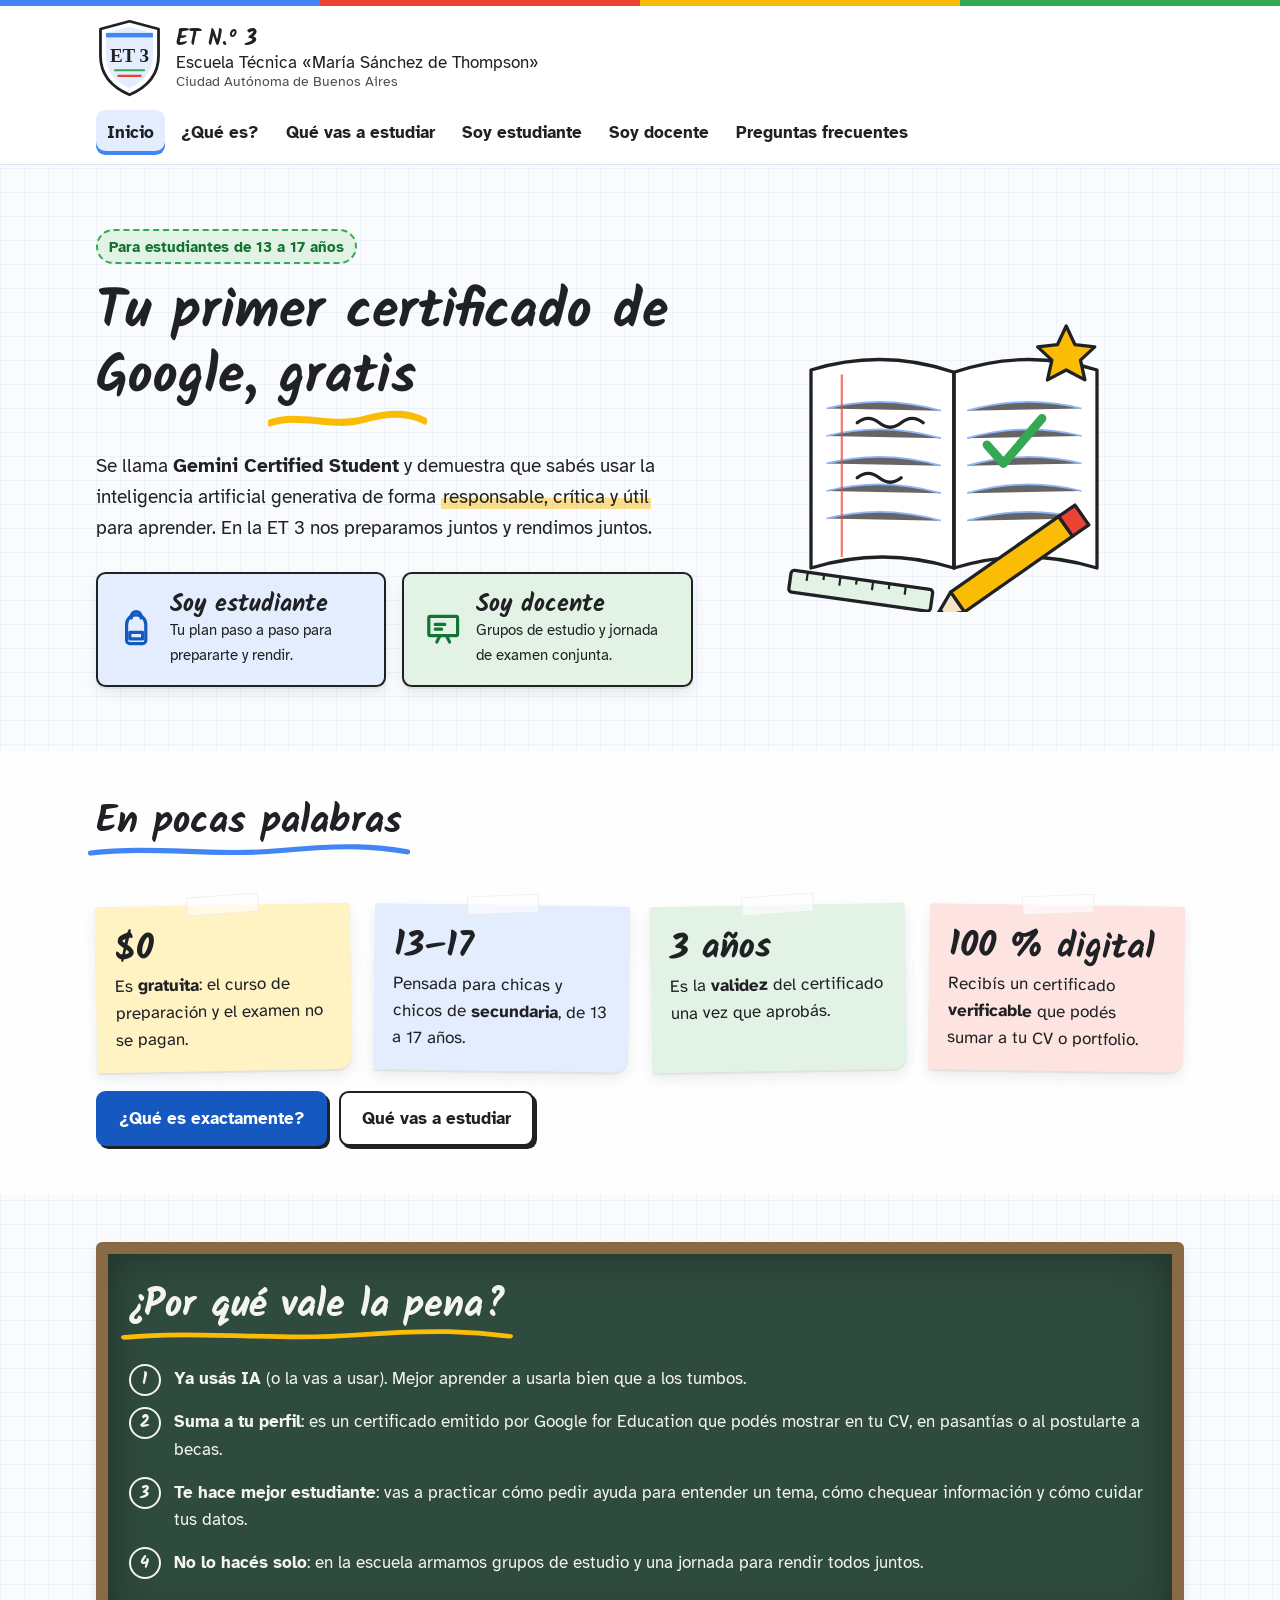
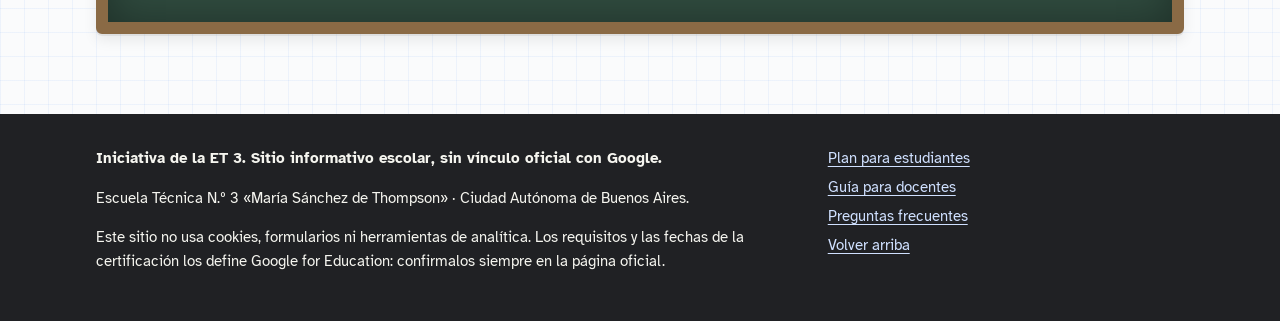
==== docs/index.html @ 126fd459 "Agregar sitio de la ET 3 para la certificación Gemini Certified Student Sitio estático en docs/ (lis" ====
<!doctype html>
<html lang="es-AR">
<head>
  <meta charset="utf-8">
  <meta name="viewport" content="width=device-width, initial-scale=1">
  <title>Gemini Certified Student en la ET 3</title>
  <meta name="description" content="Tu primer certificado de Google, gratis: la ET 3 te acompaña a preparar y rendir la certificación Gemini Certified Student.">
  <meta name="theme-color" content="#4285F4">
  <link rel="icon" href="img/escudo.svg" type="image/svg+xml">
  <link rel="preconnect" href="https://fonts.googleapis.com">
  <link rel="preconnect" href="https://fonts.gstatic.com" crossorigin>
  <link rel="stylesheet" href="https://fonts.googleapis.com/css2?family=Atkinson+Hyperlegible:ital,wght@0,400;0,700;1,400&amp;family=Kalam:wght@400;700&amp;display=swap">
  <link rel="stylesheet" href="css/estilos.css">
  <link rel="stylesheet" href="css/impresion.css" media="print">
</head>
<body>
<svg xmlns="http://www.w3.org/2000/svg" style="display:none" aria-hidden="true">
  <symbol id="i-lapiz" viewBox="0 0 24 24" fill="none" stroke="currentColor" stroke-width="2" stroke-linecap="round" stroke-linejoin="round"><path d="M16.5 3.5l4 4L8 20H4v-4z"/><path d="M14 6l4 4"/></symbol>
  <symbol id="i-mochila" viewBox="0 0 24 24" fill="none" stroke="currentColor" stroke-width="2" stroke-linecap="round" stroke-linejoin="round"><path d="M6 9a6 6 0 0 1 12 0v10a2 2 0 0 1-2 2H8a2 2 0 0 1-2-2z"/><path d="M9 5V4a3 3 0 0 1 6 0v1"/><path d="M8 14h8v4H8z"/></symbol>
  <symbol id="i-pizarron" viewBox="0 0 24 24" fill="none" stroke="currentColor" stroke-width="2" stroke-linecap="round" stroke-linejoin="round"><rect x="3" y="4" width="18" height="12" rx="1"/><path d="M8 20l2-4M16 20l-2-4M7 9h6M7 12h4"/></symbol>
  <symbol id="i-cuaderno" viewBox="0 0 24 24" fill="none" stroke="currentColor" stroke-width="2" stroke-linecap="round" stroke-linejoin="round"><rect x="5" y="3" width="15" height="18" rx="1"/><path d="M9 3v18M3 7h4M3 12h4M3 17h4M12 8h5M12 12h5"/></symbol>
  <symbol id="i-candado" viewBox="0 0 24 24" fill="none" stroke="currentColor" stroke-width="2" stroke-linecap="round" stroke-linejoin="round"><rect x="5" y="11" width="14" height="10" rx="2"/><path d="M8 11V7a4 4 0 0 1 8 0v4"/><path d="M12 15v2"/></symbol>
  <symbol id="i-idea" viewBox="0 0 24 24" fill="none" stroke="currentColor" stroke-width="2" stroke-linecap="round" stroke-linejoin="round"><path d="M9 18h6M10 21h4"/><path d="M12 3a6 6 0 0 0-4 10.5c.7.7 1 1.5 1 2.5h6c0-1 .3-1.8 1-2.5A6 6 0 0 0 12 3z"/></symbol>
  <symbol id="i-lupa" viewBox="0 0 24 24" fill="none" stroke="currentColor" stroke-width="2" stroke-linecap="round" stroke-linejoin="round"><circle cx="10.5" cy="10.5" r="6.5"/><path d="M15.5 15.5L21 21"/></symbol>
  <symbol id="i-grupo" viewBox="0 0 24 24" fill="none" stroke="currentColor" stroke-width="2" stroke-linecap="round" stroke-linejoin="round"><circle cx="9" cy="8" r="3"/><circle cx="17" cy="9" r="2.5"/><path d="M3 20c0-3.3 2.7-6 6-6s6 2.7 6 6"/><path d="M15 14.5c3 0 6 1.8 6 5.5"/></symbol>
  <symbol id="i-calendario" viewBox="0 0 24 24" fill="none" stroke="currentColor" stroke-width="2" stroke-linecap="round" stroke-linejoin="round"><rect x="3" y="5" width="18" height="16" rx="2"/><path d="M3 10h18M8 3v4M16 3v4"/><path d="M8 14h2M14 14h2M8 17h2"/></symbol>
  <symbol id="i-certificado" viewBox="0 0 24 24" fill="none" stroke="currentColor" stroke-width="2" stroke-linecap="round" stroke-linejoin="round"><rect x="3" y="4" width="18" height="12" rx="1"/><path d="M7 8h10M7 11h6"/><circle cx="16" cy="16" r="3"/><path d="M14.5 18.5L14 22l2-1 2 1-.5-3.5"/></symbol>
  <symbol id="i-reloj" viewBox="0 0 24 24" fill="none" stroke="currentColor" stroke-width="2" stroke-linecap="round" stroke-linejoin="round"><circle cx="12" cy="12" r="9"/><path d="M12 7v5l3 2"/></symbol>
  <symbol id="i-info" viewBox="0 0 24 24" fill="none" stroke="currentColor" stroke-width="2" stroke-linecap="round" stroke-linejoin="round"><circle cx="12" cy="12" r="9"/><path d="M12 11v6M12 7.5v.5"/></symbol>
  <symbol id="i-regla" viewBox="0 0 24 24" fill="none" stroke="currentColor" stroke-width="2" stroke-linecap="round" stroke-linejoin="round"><rect x="2" y="8" width="20" height="8" rx="1"/><path d="M6 8v3M10 8v4M14 8v3M18 8v4"/></symbol>
  <symbol id="i-imprimir" viewBox="0 0 24 24" fill="none" stroke="currentColor" stroke-width="2" stroke-linecap="round" stroke-linejoin="round"><path d="M6 9V3h12v6"/><rect x="3" y="9" width="18" height="8" rx="1"/><path d="M6 14h12v7H6z"/></symbol>
  <symbol id="i-gratis" viewBox="0 0 24 24" fill="none" stroke="currentColor" stroke-width="2" stroke-linecap="round" stroke-linejoin="round"><path d="M20 12l-8 8-9-9V3h8z"/><circle cx="7.5" cy="7.5" r="1.5"/></symbol>
</svg>

  <a class="saltar" href="#contenido">Saltar al contenido</a>
  <div class="franja-colores" aria-hidden="true"></div>
  <header class="encabezado">
    <div class="contenedor">
      <div class="encabezado__fila">
        <a class="escuela" href="index.html">
          <img class="escudo" src="img/escudo.svg" alt="Escudo de la ET 3" width="68" height="79">
          <span class="escuela__textos">
            <span class="escuela__sigla">ET N.º 3</span>
            <span class="escuela__nombre">Escuela Técnica «María Sánchez de Thompson»</span>
            <span class="escuela__lugar">Ciudad Autónoma de Buenos Aires</span>
          </span>
        </a>
        <button class="nav-boton" type="button" aria-expanded="false" aria-controls="menu-principal">
          <span class="nav-boton__barras" aria-hidden="true"></span> Menú
        </button>
      </div>
      <nav class="nav" id="menu-principal" aria-label="Navegación principal" data-abierta="true">
        <ul class="nav__lista">
          <li><a href="index.html" aria-current="page">Inicio</a></li>
          <li><a href="que-es.html">¿Qué es?</a></li>
          <li><a href="que-vas-a-estudiar.html">Qué vas a estudiar</a></li>
          <li><a href="estudiantes.html">Soy estudiante</a></li>
          <li><a href="docentes.html">Soy docente</a></li>
          <li><a href="preguntas.html">Preguntas frecuentes</a></li>
        </ul>
      </nav>
    </div>
  </header>

  <main id="contenido" tabindex="-1">
    <section class="hero" aria-labelledby="titulo-hero">
      <div class="contenedor hero__grilla">
        <div>
          <p class="hero__etiqueta">Para estudiantes de 13 a 17 años</p>
          <h1 id="titulo-hero">Tu primer certificado de Google, <span class="titulo-mano">gratis</span></h1>
          <p class="hero__texto">Se llama <strong>Gemini Certified Student</strong> y demuestra que sabés usar la inteligencia artificial generativa de forma <span class="resaltado">responsable, crítica y útil</span> para aprender. En la ET 3 nos preparamos juntos y rendimos juntos.</p>
          <div class="accesos">
            <a class="acceso acceso--estudiante" href="estudiantes.html">
              <svg class="icono" aria-hidden="true"><use href="#i-mochila"/></svg>
              <span>
                <span class="acceso__titulo">Soy estudiante</span>
                <span class="acceso__texto">Tu plan paso a paso para prepararte y rendir.</span>
              </span>
            </a>
            <a class="acceso acceso--docente" href="docentes.html">
              <svg class="icono" aria-hidden="true"><use href="#i-pizarron"/></svg>
              <span>
                <span class="acceso__titulo">Soy docente</span>
                <span class="acceso__texto">Grupos de estudio y jornada de examen conjunta.</span>
              </span>
            </a>
          </div>
        </div>
        <img class="hero__dibujo" src="img/cuaderno.svg" alt="" width="320" height="280">
      </div>
    </section>

    <section class="seccion seccion--blanca" aria-labelledby="titulo-rapido">
      <div class="contenedor">
        <h2 id="titulo-rapido" class="titulo-mano subrayado-azul">En pocas palabras</h2>
        <ul class="grilla grilla--4">
          <li class="postit">
            <span class="dato">$0</span>
            <p>Es <strong>gratuita</strong>: el curso de preparación y el examen no se pagan.</p>
          </li>
          <li class="postit postit--azul">
            <span class="dato">13–17</span>
            <p>Pensada para chicas y chicos de <strong>secundaria</strong>, de 13 a 17 años.</p>
          </li>
          <li class="postit postit--verde">
            <span class="dato">3 años</span>
            <p>Es la <strong>validez</strong> del certificado una vez que aprobás.</p>
          </li>
          <li class="postit postit--rojo">
            <span class="dato">100 % digital</span>
            <p>Recibís un certificado <strong>verificable</strong> que podés sumar a tu CV o portfolio.</p>
          </li>
        </ul>
        <div class="botonera">
          <a class="boton" href="que-es.html">¿Qué es exactamente?</a>
          <a class="boton boton--claro" href="que-vas-a-estudiar.html">Qué vas a estudiar</a>
        </div>
      </div>
    </section>

    <section class="seccion" aria-labelledby="titulo-por-que">
      <div class="contenedor">
        <div class="pizarron">
          <h2 id="titulo-por-que" class="titulo-mano">¿Por qué vale la pena?</h2>
          <ul class="lista-tiza">
            <li><strong>Ya usás IA</strong> (o la vas a usar). Mejor aprender a usarla bien que a los tumbos.</li>
            <li><strong>Suma a tu perfil</strong>: es un certificado emitido por Google for Education que podés mostrar en tu CV, en pasantías o al postularte a becas.</li>
            <li><strong>Te hace mejor estudiante</strong>: vas a practicar cómo pedir ayuda para entender un tema, cómo chequear información y cómo cuidar tus datos.</li>
            <li><strong>No lo hacés solo</strong>: en la escuela armamos grupos de estudio y una jornada para rendir todos juntos.</li>
          </ul>
        </div>
      </div>
    </section>
  </main>

  <footer class="pie">
    <div class="contenedor pie__grilla">
      <div>
        <p class="pie__aviso">Iniciativa de la ET 3. Sitio informativo escolar, sin vínculo oficial con Google.</p>
        <p>Escuela Técnica N.º 3 «María Sánchez de Thompson» · Ciudad Autónoma de Buenos Aires.</p>
        <p>Este sitio no usa cookies, formularios ni herramientas de analítica. Los requisitos y las fechas de la certificación los define Google for Education: confirmalos siempre en la página oficial.</p>
      </div>
      <nav aria-label="Enlaces del pie">
        <ul>
          <li><a href="estudiantes.html">Plan para estudiantes</a></li>
          <li><a href="docentes.html">Guía para docentes</a></li>
          <li><a href="preguntas.html">Preguntas frecuentes</a></li>
          <li><a href="#contenido">Volver arriba</a></li>
        </ul>
      </nav>
    </div>
  </footer>
  <script src="js/main.js" defer></script>
</body>
</html>
---- docs/css/estilos.css ----
/* =========================================================
   ET 3 "María Sánchez de Thompson" · Gemini Certified Student
   Hoja de estilos principal (mobile-first, sin dependencias)
   ========================================================= */

/* ---------- 1. Variables editables ---------- */
:root {
  /* Colores de acento (decorativos: bordes, subrayados, íconos) */
  --azul: #4285F4;
  --rojo: #EA4335;
  --amarillo: #FBBC05; /* solo decoración, nunca texto sobre fondo claro */
  --verde: #34A853;

  /* Versiones oscuras para TEXTO sobre fondo claro (contraste AA ≥ 4.5:1) */
  --azul-texto: #1558C0;
  --rojo-texto: #B3261E;
  --verde-texto: #137333;

  /* Fondos de post-it (texto siempre en --tinta) */
  --postit-amarillo: #FFF3C4;
  --postit-azul: #E3EDFD;
  --postit-verde: #E2F3E6;
  --postit-rojo: #FDE4E1;

  /* Neutros */
  --blanco: #FFFFFF;
  --papel: #FAFBFC;
  --gris-suave: #F1F3F4;
  --linea: #DCE3EC;
  --tinta: #202124;
  --tinta-suave: #4A4F55;

  /* Pizarrón */
  --pizarron: #2F4A3E;
  --pizarron-borde: #8A6A45;
  --tiza: #F5F5EF;

  /* Tipografía */
  --fuente-titulos: "Kalam", "Comic Neue", "Segoe Print", "Bradley Hand", cursive;
  --fuente-texto: "Atkinson Hyperlegible", "Segoe UI", Roboto, Arial, sans-serif;

  /* Medidas */
  --ancho-max: 70rem;
  --radio: 0.6rem;
  --sombra: 0 2px 0 rgba(0, 0, 0, 0.06), 0 6px 14px rgba(0, 0, 0, 0.08);
  --foco: 3px solid var(--azul-texto);
}

/* ---------- 2. Base ---------- */
*,
*::before,
*::after { box-sizing: border-box; }

html { scroll-behavior: smooth; }

@media (prefers-reduced-motion: reduce) {
  html { scroll-behavior: auto; }
  *, *::before, *::after { transition: none !important; animation: none !important; }
}

body {
  margin: 0;
  font-family: var(--fuente-texto);
  font-size: 1.0625rem;
  line-height: 1.6;
  color: var(--tinta);
  background-color: var(--papel);
  /* Hoja cuadriculada sutil */
  background-image:
    linear-gradient(to right, rgba(66, 133, 244, 0.07) 1px, transparent 1px),
    linear-gradient(to bottom, rgba(66, 133, 244, 0.07) 1px, transparent 1px);
  background-size: 24px 24px;
}

img, svg { max-width: 100%; height: auto; }

h1, h2, h3 {
  font-family: var(--fuente-titulos);
  font-weight: 700;
  line-height: 1.2;
  margin: 0 0 0.6em;
}
h1 { font-size: clamp(2rem, 7vw, 3.4rem); }
h2 { font-size: clamp(1.7rem, 5vw, 2.4rem); }
h3 { font-size: 1.35rem; }

p, ul, ol { margin: 0 0 1em; }

a { color: var(--azul-texto); text-underline-offset: 0.18em; }
a:hover { color: var(--tinta); }

:focus-visible {
  outline: var(--foco);
  outline-offset: 3px;
  border-radius: 4px;
}

.visualmente-oculto {
  position: absolute !important;
  width: 1px; height: 1px;
  padding: 0; margin: -1px;
  overflow: hidden; clip: rect(0, 0, 0, 0);
  white-space: nowrap; border: 0;
}

.saltar {
  position: absolute;
  left: 1rem; top: -4rem;
  z-index: 100;
  padding: 0.6rem 1rem;
  background: var(--tinta);
  color: var(--blanco);
  border-radius: var(--radio);
  text-decoration: none;
  font-weight: 700;
}
.saltar:focus { top: 1rem; color: var(--blanco); }

.contenedor {
  width: 100%;
  max-width: var(--ancho-max);
  margin-inline: auto;
  padding-inline: 1rem;
}

.icono {
  width: 1.5em; height: 1.5em;
  flex-shrink: 0;
  vertical-align: middle;
}

/* ---------- 3. Encabezado escolar ---------- */
.franja-colores {
  height: 6px;
  background: linear-gradient(to right,
    var(--azul) 0 25%, var(--rojo) 25% 50%,
    var(--amarillo) 50% 75%, var(--verde) 75% 100%);
}

.encabezado {
  background: var(--blanco);
  border-bottom: 1px solid var(--linea);
}

.encabezado__fila {
  display: flex;
  align-items: center;
  gap: 0.8rem;
  padding-block: 0.8rem;
}

.escudo {
  width: 3.4rem;
  height: auto;
  flex-shrink: 0;
}

.escuela {
  display: flex;
  align-items: center;
  gap: 0.8rem;
  line-height: 1.25;
  text-decoration: none;
  color: var(--tinta);
}
.escuela:hover { color: var(--tinta); }
.escuela__textos { display: flex; flex-direction: column; }
.escuela__sigla {
  font-family: var(--fuente-titulos);
  font-size: 1.35rem;
  font-weight: 700;
}
.escuela__nombre { font-size: 0.95rem; }
.escuela__lugar { font-size: 0.85rem; color: var(--tinta-suave); }

.nav-boton {
  margin-left: auto;
  display: inline-flex;
  align-items: center;
  gap: 0.4rem;
  padding: 0.5rem 0.8rem;
  font: inherit;
  font-weight: 700;
  color: var(--tinta);
  background: var(--gris-suave);
  border: 2px solid var(--tinta);
  border-radius: var(--radio);
  cursor: pointer;
}
.nav-boton__barras,
.nav-boton__barras::before,
.nav-boton__barras::after {
  display: block;
  width: 1.1rem; height: 2px;
  background: currentColor;
  position: relative;
  content: "";
}
.nav-boton__barras::before { position: absolute; top: -6px; }
.nav-boton__barras::after { position: absolute; top: 6px; }

.nav { border-top: 1px dashed var(--linea); }
.nav[data-abierta="false"] { display: none; }

.nav__lista {
  list-style: none;
  margin: 0;
  padding: 0.5rem 0 1rem;
  display: flex;
  flex-direction: column;
  gap: 0.2rem;
}

.nav__lista a {
  display: block;
  padding: 0.55rem 0.7rem;
  color: var(--tinta);
  text-decoration: none;
  font-weight: 700;
  border-radius: var(--radio);
}
.nav__lista a:hover { background: var(--gris-suave); }
.nav__lista a[aria-current="page"] {
  background: var(--postit-azul);
  box-shadow: inset 4px 0 0 var(--azul);
}

@media (min-width: 56rem) {
  .nav-boton { display: none; }
  .nav,
  .nav[data-abierta="false"] { display: block; border-top: 0; }
  .nav__lista { flex-direction: row; flex-wrap: wrap; padding: 0 0 0.6rem; gap: 0.3rem; }
  .nav__lista a[aria-current="page"] { box-shadow: inset 0 -4px 0 var(--azul); }
  .escudo { width: 4.2rem; }
  .escuela__nombre { font-size: 1.05rem; }
}

/* ---------- 4. Secciones y títulos con subrayado a mano ---------- */
main { display: block; }

.seccion { padding-block: 3rem; }
.seccion--blanca { background: rgba(255, 255, 255, 0.85); }

.titulo-mano {
  display: inline-block;
  position: relative;
  padding-bottom: 0.35em;
}
.titulo-mano::after {
  content: "";
  position: absolute;
  left: -0.2em; right: -0.2em; bottom: 0;
  height: 0.38em;
  background-color: var(--subrayado, var(--amarillo));
  -webkit-mask: url("data:image/svg+xml,%3Csvg xmlns='http://www.w3.org/2000/svg' viewBox='0 0 200 12' preserveAspectRatio='none'%3E%3Cpath d='M2 8 C 40 2, 80 11, 120 6 S 180 3, 198 7' fill='none' stroke='black' stroke-width='4' stroke-linecap='round'/%3E%3C/svg%3E") center / 100% 100% no-repeat;
          mask: url("data:image/svg+xml,%3Csvg xmlns='http://www.w3.org/2000/svg' viewBox='0 0 200 12' preserveAspectRatio='none'%3E%3Cpath d='M2 8 C 40 2, 80 11, 120 6 S 180 3, 198 7' fill='none' stroke='black' stroke-width='4' stroke-linecap='round'/%3E%3C/svg%3E") center / 100% 100% no-repeat;
}
.subrayado-azul { --subrayado: var(--azul); }
.subrayado-rojo { --subrayado: var(--rojo); }
.subrayado-verde { --subrayado: var(--verde); }

.bajada {
  font-size: 1.15rem;
  color: var(--tinta-suave);
  max-width: 42rem;
}

.resaltado {
  background: linear-gradient(transparent 55%, rgba(251, 188, 5, 0.45) 55%);
  padding-inline: 0.1em;
}

/* ---------- 5. Hero ---------- */
.hero {
  padding-block: 2.5rem 3rem;
  position: relative;
  overflow: hidden;
}
.hero__grilla {
  display: grid;
  gap: 2rem;
  align-items: center;
}
.hero__etiqueta {
  display: inline-block;
  font-weight: 700;
  font-size: 0.95rem;
  padding: 0.2rem 0.7rem;
  background: var(--postit-verde);
  color: var(--verde-texto);
  border: 2px dashed var(--verde);
  border-radius: 999px;
  margin-bottom: 1rem;
}
.hero h1 { margin-bottom: 0.4em; }
.hero__texto { font-size: 1.2rem; max-width: 36rem; }

.accesos {
  display: grid;
  gap: 1rem;
  margin-top: 1.8rem;
}
.acceso {
  display: flex;
  align-items: center;
  gap: 0.9rem;
  padding: 1.1rem 1.2rem;
  border-radius: var(--radio);
  text-decoration: none;
  color: var(--tinta);
  box-shadow: var(--sombra);
  border: 2px solid var(--tinta);
  transition: transform 0.15s ease;
}
.acceso:hover { transform: translateY(-3px) rotate(-0.5deg); color: var(--tinta); }
.acceso .icono { width: 2.4rem; height: 2.4rem; }
.acceso__titulo {
  display: block;
  font-family: var(--fuente-titulos);
  font-size: 1.5rem;
  font-weight: 700;
  line-height: 1.1;
}
.acceso__texto { display: block; font-size: 0.95rem; }
.acceso--estudiante { background: var(--postit-azul); }
.acceso--estudiante .icono { color: var(--azul-texto); }
.acceso--docente { background: var(--postit-verde); }
.acceso--docente .icono { color: var(--verde-texto); }

.hero__dibujo {
  justify-self: center;
  width: min(100%, 22rem);
}

@media (min-width: 40rem) {
  .accesos { grid-template-columns: 1fr 1fr; }
}
@media (min-width: 56rem) {
  .hero { padding-block: 4rem; }
  .hero__grilla { grid-template-columns: 1.3fr 1fr; }
}

/* ---------- 6. Post-its y tarjetas ---------- */
.grilla {
  display: grid;
  gap: 1.4rem;
  list-style: none;
  padding: 0;
  margin: 1.5rem 0 0;
}
@media (min-width: 40rem) { .grilla--2, .grilla--3, .grilla--4 { grid-template-columns: repeat(2, 1fr); } }
@media (min-width: 60rem) {
  .grilla--3 { grid-template-columns: repeat(3, 1fr); }
  .grilla--4 { grid-template-columns: repeat(4, 1fr); }
}

.postit {
  position: relative;
  padding: 1.6rem 1.2rem 1.2rem;
  background: var(--postit-amarillo);
  box-shadow: var(--sombra);
  border-radius: 2px 2px 14px 2px;
}
.postit::before { /* cinta adhesiva */
  content: "";
  position: absolute;
  top: -0.6rem; left: 50%;
  width: 4.5rem; height: 1.2rem;
  transform: translateX(-50%) rotate(-3deg);
  background: rgba(255, 255, 255, 0.65);
  border: 1px solid rgba(0, 0, 0, 0.06);
}
.postit h3 { display: flex; align-items: center; gap: 0.5rem; }
.postit p:last-child, .postit ul:last-child { margin-bottom: 0; }
.postit--azul { background: var(--postit-azul); }
.postit--verde { background: var(--postit-verde); }
.postit--rojo { background: var(--postit-rojo); }
.postit--azul .icono { color: var(--azul-texto); }
.postit--verde .icono { color: var(--verde-texto); }
.postit--rojo .icono { color: var(--rojo-texto); }
.postit .icono { color: var(--tinta); }

@media (min-width: 40rem) and (prefers-reduced-motion: no-preference) {
  .grilla > .postit:nth-child(odd) { transform: rotate(-1deg); }
  .grilla > .postit:nth-child(even) { transform: rotate(0.8deg); }
}

.dato {
  font-family: var(--fuente-titulos);
  font-size: 2.2rem;
  font-weight: 700;
  line-height: 1;
  display: block;
  margin-bottom: 0.3rem;
}

/* Tarjeta tipo hoja de cuaderno (renglones + margen rojo) */
.hoja {
  background-color: var(--blanco);
  background-image:
    linear-gradient(to right, transparent 2.4rem, rgba(234, 67, 53, 0.45) 2.4rem, rgba(234, 67, 53, 0.45) calc(2.4rem + 2px), transparent calc(2.4rem + 2px)),
    repeating-linear-gradient(to bottom, transparent 0, transparent calc(1.6em - 1px), rgba(66, 133, 244, 0.22) calc(1.6em - 1px), rgba(66, 133, 244, 0.22) 1.6em);
  padding: 1.5rem 1.2rem 1.5rem 3.3rem;
  border-radius: var(--radio);
  box-shadow: var(--sombra);
  border: 1px solid var(--linea);
}
.hoja > :last-child { margin-bottom: 0; }

/* ---------- 7. Pizarrón ---------- */
.pizarron {
  background: var(--pizarron);
  color: var(--tiza);
  border: 12px solid var(--pizarron-borde);
  border-radius: 6px;
  padding: 1.8rem 1.3rem;
  box-shadow: inset 0 0 40px rgba(0, 0, 0, 0.35), var(--sombra);
}
.pizarron h2, .pizarron h3 { color: var(--tiza); }
.pizarron a { color: #CFE0FF; }
.pizarron a:hover { color: var(--blanco); }
.pizarron .titulo-mano::after { background-color: var(--amarillo); }

.lista-tiza {
  list-style: none;
  padding: 0;
  counter-reset: paso;
}
.lista-tiza li {
  counter-increment: paso;
  position: relative;
  padding-left: 2.8rem;
  margin-bottom: 1rem;
}
.lista-tiza li::before {
  content: counter(paso);
  position: absolute;
  left: 0; top: -0.1rem;
  width: 2rem; height: 2rem;
  display: grid;
  place-items: center;
  font-family: var(--fuente-titulos);
  font-weight: 700;
  border: 2px solid var(--tiza);
  border-radius: 50%;
}

/* ---------- 8. Botones ---------- */
.boton {
  display: inline-flex;
  align-items: center;
  gap: 0.5rem;
  padding: 0.75rem 1.3rem;
  font: inherit;
  font-weight: 700;
  text-decoration: none;
  color: var(--blanco);
  background: var(--azul-texto);
  border: 2px solid var(--azul-texto);
  border-radius: var(--radio);
  box-shadow: 3px 3px 0 var(--tinta);
  cursor: pointer;
  transition: transform 0.1s ease, box-shadow 0.1s ease;
}
.boton:hover { color: var(--blanco); transform: translate(-1px, -1px); box-shadow: 4px 4px 0 var(--tinta); }
.boton:active { transform: translate(2px, 2px); box-shadow: 1px 1px 0 var(--tinta); }
.boton--verde { background: var(--verde-texto); border-color: var(--verde-texto); }
.boton--claro { background: var(--blanco); color: var(--tinta); border-color: var(--tinta); }
.boton--claro:hover { color: var(--tinta); }
.botonera { display: flex; flex-wrap: wrap; gap: 0.8rem; margin-top: 1.2rem; }

.externo::after { content: " ↗"; }

/* ---------- 9. Temas del curso ---------- */
.temas {
  list-style: none;
  padding: 0;
  margin: 1.5rem 0;
  display: grid;
  gap: 1rem;
}
@media (min-width: 48rem) { .temas { grid-template-columns: repeat(2, 1fr); } }
.tema {
  display: flex;
  gap: 0.9rem;
  align-items: flex-start;
  padding: 1rem;
  background: var(--blanco);
  border: 2px solid var(--tinta);
  border-left-width: 8px;
  border-radius: var(--radio);
}
.tema h3 { margin-bottom: 0.3rem; font-size: 1.25rem; }
.tema p { margin: 0; }
.tema--azul { border-left-color: var(--azul); }
.tema--rojo { border-left-color: var(--rojo); }
.tema--amarillo { border-left-color: var(--amarillo); }
.tema--verde { border-left-color: var(--verde); }
.tema .icono { width: 2rem; height: 2rem; margin-top: 0.2rem; }

.aviso {
  display: flex;
  gap: 0.8rem;
  align-items: flex-start;
  padding: 1rem 1.1rem;
  background: var(--blanco);
  border: 2px dashed var(--azul);
  border-radius: var(--radio);
  font-size: 0.98rem;
}
.aviso .icono { color: var(--azul-texto); }
.aviso p { margin: 0; }

/* ---------- 10. Checklist interactiva ---------- */
.checklist {
  list-style: none;
  padding: 0;
  margin: 0;
}
.checklist li { margin-bottom: 0.5rem; }
.checklist label {
  display: flex;
  gap: 0.7rem;
  align-items: flex-start;
  padding: 0.6rem 0.7rem;
  border-radius: var(--radio);
  cursor: pointer;
}
.checklist label:hover { background: rgba(0, 0, 0, 0.04); }
.checklist input {
  width: 1.3rem; height: 1.3rem;
  margin-top: 0.2rem;
  flex-shrink: 0;
  accent-color: var(--verde-texto);
}
.checklist input:checked + span { text-decoration: line-through; text-decoration-color: var(--rojo); text-decoration-thickness: 2px; }

.progreso {
  margin: 1rem 0;
  font-weight: 700;
}
.progreso__barra {
  height: 0.9rem;
  margin-top: 0.4rem;
  background: var(--blanco);
  border: 2px solid var(--tinta);
  border-radius: 999px;
  overflow: hidden;
}
.progreso__relleno {
  height: 100%;
  width: 0;
  background: repeating-linear-gradient(45deg, var(--verde), var(--verde) 8px, #2E9A4B 8px, #2E9A4B 16px);
  transition: width 0.3s ease;
}

/* ---------- 11. Mini quiz ---------- */
.quiz fieldset {
  border: 2px solid var(--tinta);
  border-radius: var(--radio);
  background: var(--blanco);
  padding: 1rem 1.1rem;
  margin: 0 0 1.2rem;
}
.quiz legend {
  font-weight: 700;
  padding-inline: 0.4rem;
  background: var(--blanco);
}
.quiz label {
  display: flex;
  gap: 0.6rem;
  align-items: flex-start;
  padding: 0.35rem 0.4rem;
  border-radius: 6px;
  cursor: pointer;
}
.quiz input { margin-top: 0.35rem; accent-color: var(--azul-texto); }
.quiz__devolucion {
  margin: 0.6rem 0 0;
  padding: 0.6rem 0.8rem;
  border-radius: 6px;
  font-weight: 700;
}
.quiz__devolucion:empty { display: none; }
.quiz__devolucion--bien { background: var(--postit-verde); color: var(--verde-texto); }
.quiz__devolucion--mal { background: var(--postit-rojo); color: var(--rojo-texto); }
.quiz__resultado {
  font-family: var(--fuente-titulos);
  font-size: 1.5rem;
  margin-top: 1rem;
}

/* ---------- 12. Preguntas frecuentes ---------- */
.faq details {
  background: var(--blanco);
  border: 2px solid var(--tinta);
  border-radius: var(--radio);
  margin-bottom: 0.9rem;
}
.faq summary {
  cursor: pointer;
  padding: 0.9rem 1.1rem;
  font-weight: 700;
  list-style: none;
  display: flex;
  justify-content: space-between;
  gap: 1rem;
}
.faq summary::-webkit-details-marker { display: none; }
.faq summary::after {
  content: "+";
  font-family: var(--fuente-titulos);
  font-size: 1.5rem;
  line-height: 1;
  color: var(--azul-texto);
}
.faq details[open] summary::after { content: "−"; }
.faq details[open] summary { border-bottom: 1px dashed var(--linea); }
.faq .respuesta { padding: 0.9rem 1.1rem; }
.faq .respuesta > :last-child { margin-bottom: 0; }

/* ---------- 13. Tablas (cronograma) ---------- */
.tabla-envoltura { overflow-x: auto; }
table {
  width: 100%;
  border-collapse: collapse;
  background: var(--blanco);
  font-size: 0.98rem;
}
caption {
  text-align: left;
  font-weight: 700;
  padding-bottom: 0.5rem;
}
th, td {
  border: 1px solid var(--linea);
  padding: 0.6rem 0.7rem;
  text-align: left;
  vertical-align: top;
}
thead th { background: var(--gris-suave); }

/* ---------- 14. Nota para copiar ---------- */
.nota-modelo {
  white-space: pre-wrap;
  font-family: var(--fuente-texto);
  font-size: 0.98rem;
  margin: 0;
}
.estado-copia { font-weight: 700; color: var(--verde-texto); margin-left: 0.5rem; }

/* ---------- 15. Pie ---------- */
.pie {
  margin-top: 2rem;
  padding-block: 2rem;
  background: var(--tinta);
  color: var(--tiza);
  font-size: 0.95rem;
}
.pie a { color: #CFE0FF; }
.pie a:hover { color: var(--blanco); }
.pie__grilla { display: grid; gap: 1.2rem; }
@media (min-width: 48rem) { .pie__grilla { grid-template-columns: 2fr 1fr; } }
.pie__aviso { font-weight: 700; }
.pie ul { list-style: none; padding: 0; margin: 0; }
.pie li { margin-bottom: 0.3rem; }

/* ---------- 16. Utilidades ---------- */
.centrado { text-align: center; }
.mt-2 { margin-top: 2rem; }
.solo-impresion { display: none; }
.dos-columnas { display: grid; gap: 2rem; }
@media (min-width: 56rem) { .dos-columnas { grid-template-columns: 1fr 1fr; align-items: start; } }

/* ---------- 17. Títulos dentro de tarjetas ---------- */
.postit h2, .postit h3 {
  display: flex;
  align-items: center;
  gap: 0.5rem;
  font-size: 1.35rem;
}
.postit h4 {
  margin: 0 0 0.3rem;
  font-family: var(--fuente-titulos);
  font-size: 1.2rem;
}
.hoja h2 { font-size: 1.7rem; }
.hoja h3, .pizarron h3 { display: flex; align-items: center; gap: 0.5rem; }
---- docs/css/impresion.css ----
/* Versión imprimible (se carga con media="print") */
@page { margin: 1.6cm; }

body {
  background: #fff !important;
  color: #000 !important;
  font-size: 11.5pt;
  line-height: 1.45;
}

.saltar, .nav, .nav-boton, .no-imprimir, .botonera, .franja-colores { display: none !important; }
.solo-impresion { display: block !important; }

.encabezado { border-bottom: 2px solid #000; }
.escudo { width: 2.6cm; }

.seccion { padding-block: 0.6cm; }
.hero { padding-block: 0.4cm; }

.postit, .hoja, .pizarron, .tema, .faq details, .quiz fieldset, .aviso {
  background: #fff !important;
  color: #000 !important;
  box-shadow: none !important;
  border: 1px solid #555 !important;
  transform: none !important;
}
.postit::before { display: none; }
.pizarron h2, .pizarron h3, .pizarron a { color: #000 !important; }
.lista-tiza li::before { border-color: #000; }

.grilla, .dos-columnas, .temas { display: block !important; }
.grilla > *, .temas > * { margin-bottom: 0.4cm; }

h2, h3 { page-break-after: avoid; break-after: avoid; }
.postit, .hoja, tr, .tema, li { page-break-inside: avoid; break-inside: avoid; }

/* Casillas imprimibles para tildar a mano */
.checklist input { appearance: none; -webkit-appearance: none; border: 1.5px solid #000; width: 0.45cm; height: 0.45cm; }
.checklist input:checked + span { text-decoration: none; }
.progreso { display: none; }

/* Mostrar la dirección de los enlaces externos */
a[href^="http"]::after { content: " (" attr(href) ")"; font-size: 9pt; word-break: break-all; }
a.externo::after { content: " (" attr(href) ")"; }
a { color: #000 !important; }

.pie { background: #fff !important; color: #000 !important; border-top: 1px solid #000; padding-block: 0.4cm; }
.pie__grilla > :not(:first-child) { display: none; }
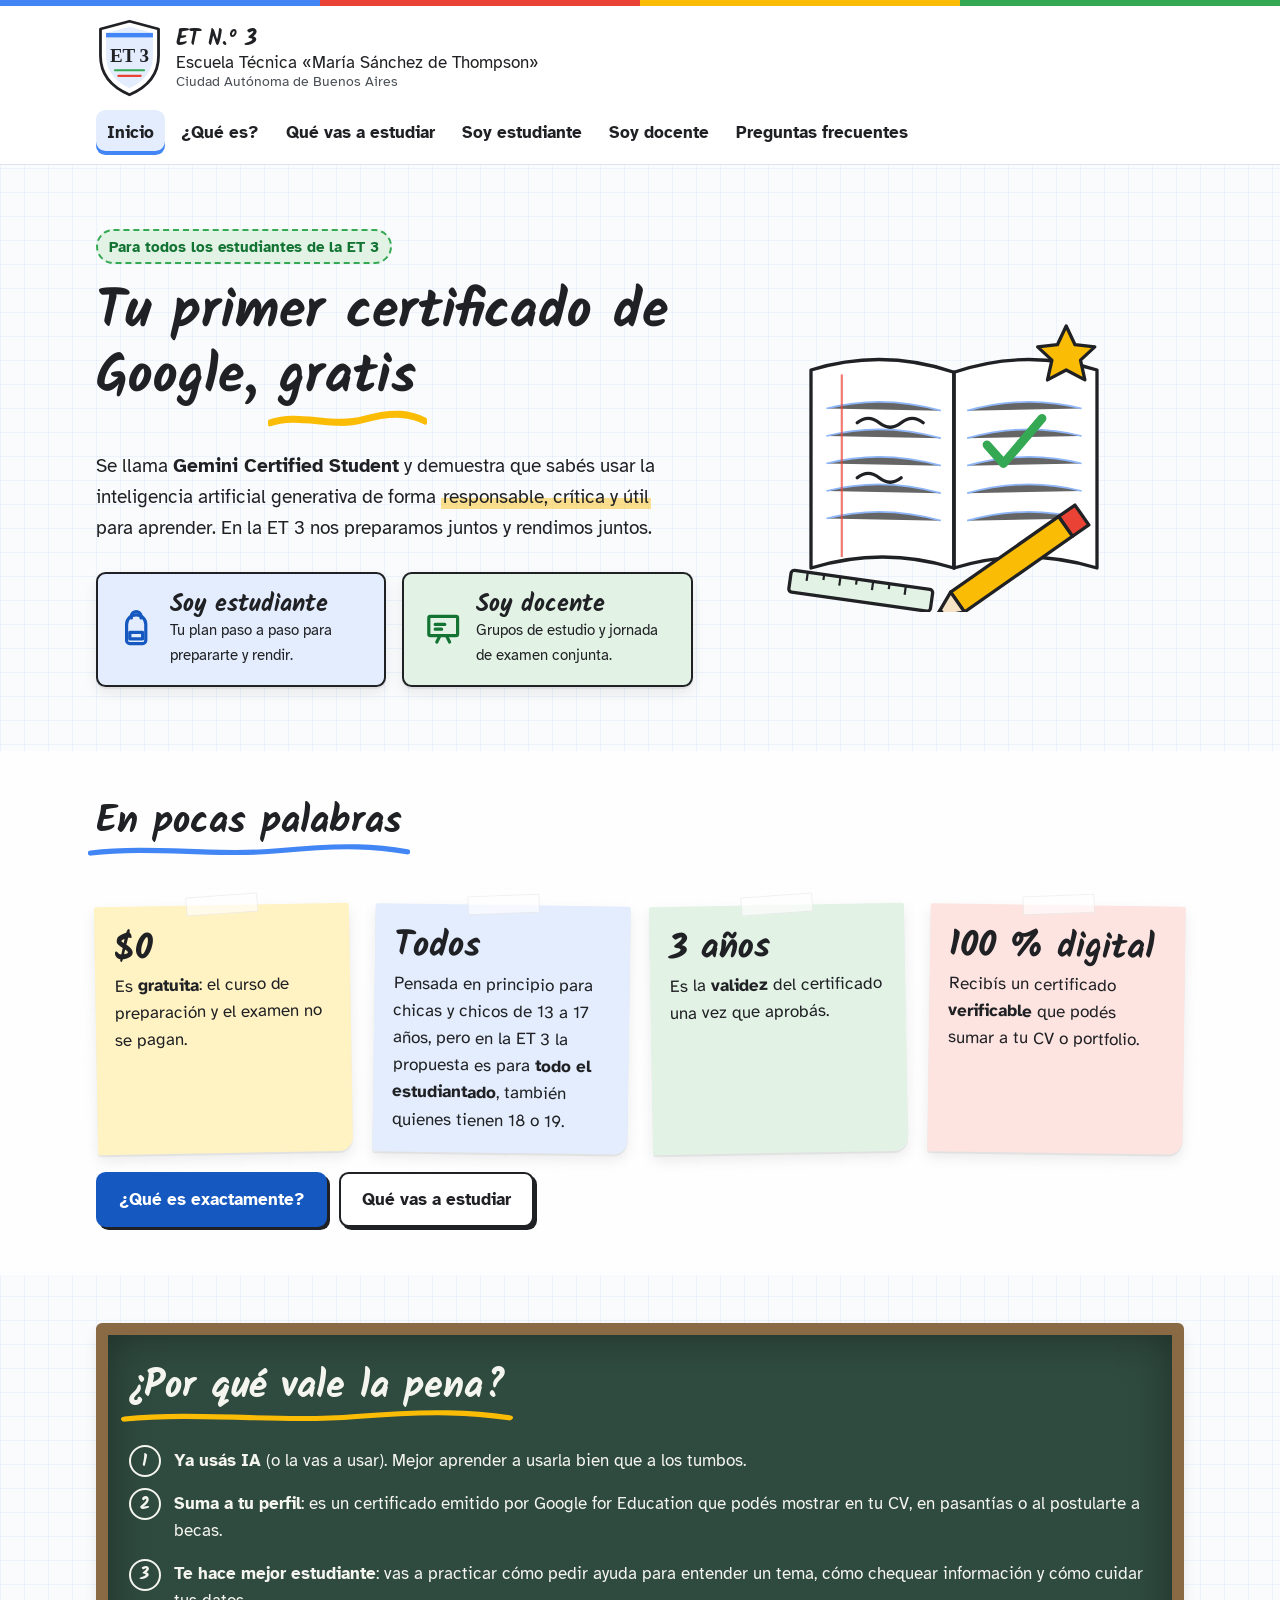
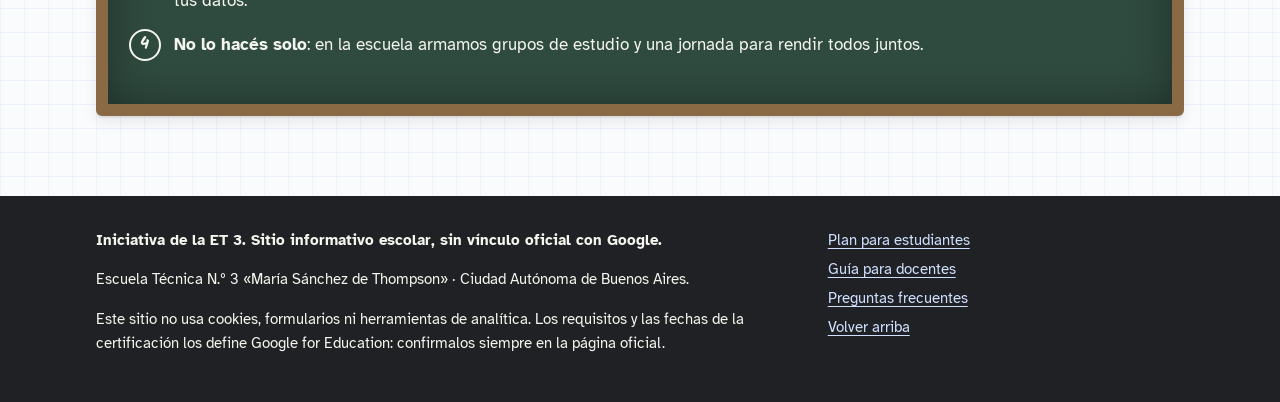
==== commit 9b751026: "Ampliar destinatarios a todo el estudiantado e indicar que el examen está en español Co-Authored-By:" ====
--- a/docs/index.html
+++ b/docs/index.html
@@ -66,7 +66,7 @@
     <section class="hero" aria-labelledby="titulo-hero">
       <div class="contenedor hero__grilla">
         <div>
-          <p class="hero__etiqueta">Para estudiantes de 13 a 17 años</p>
+          <p class="hero__etiqueta">Para todos los estudiantes de la ET 3</p>
           <h1 id="titulo-hero">Tu primer certificado de Google, <span class="titulo-mano">gratis</span></h1>
           <p class="hero__texto">Se llama <strong>Gemini Certified Student</strong> y demuestra que sabés usar la inteligencia artificial generativa de forma <span class="resaltado">responsable, crítica y útil</span> para aprender. En la ET 3 nos preparamos juntos y rendimos juntos.</p>
           <div class="accesos">
@@ -99,8 +99,8 @@
             <p>Es <strong>gratuita</strong>: el curso de preparación y el examen no se pagan.</p>
           </li>
           <li class="postit postit--azul">
-            <span class="dato">13–17</span>
-            <p>Pensada para chicas y chicos de <strong>secundaria</strong>, de 13 a 17 años.</p>
+            <span class="dato">Todos</span>
+            <p>Pensada en principio para chicas y chicos de 13 a 17 años, pero en la ET 3 la propuesta es para <strong>todo el estudiantado</strong>, también quienes tienen 18 o 19.</p>
           </li>
           <li class="postit postit--verde">
             <span class="dato">3 años</span>
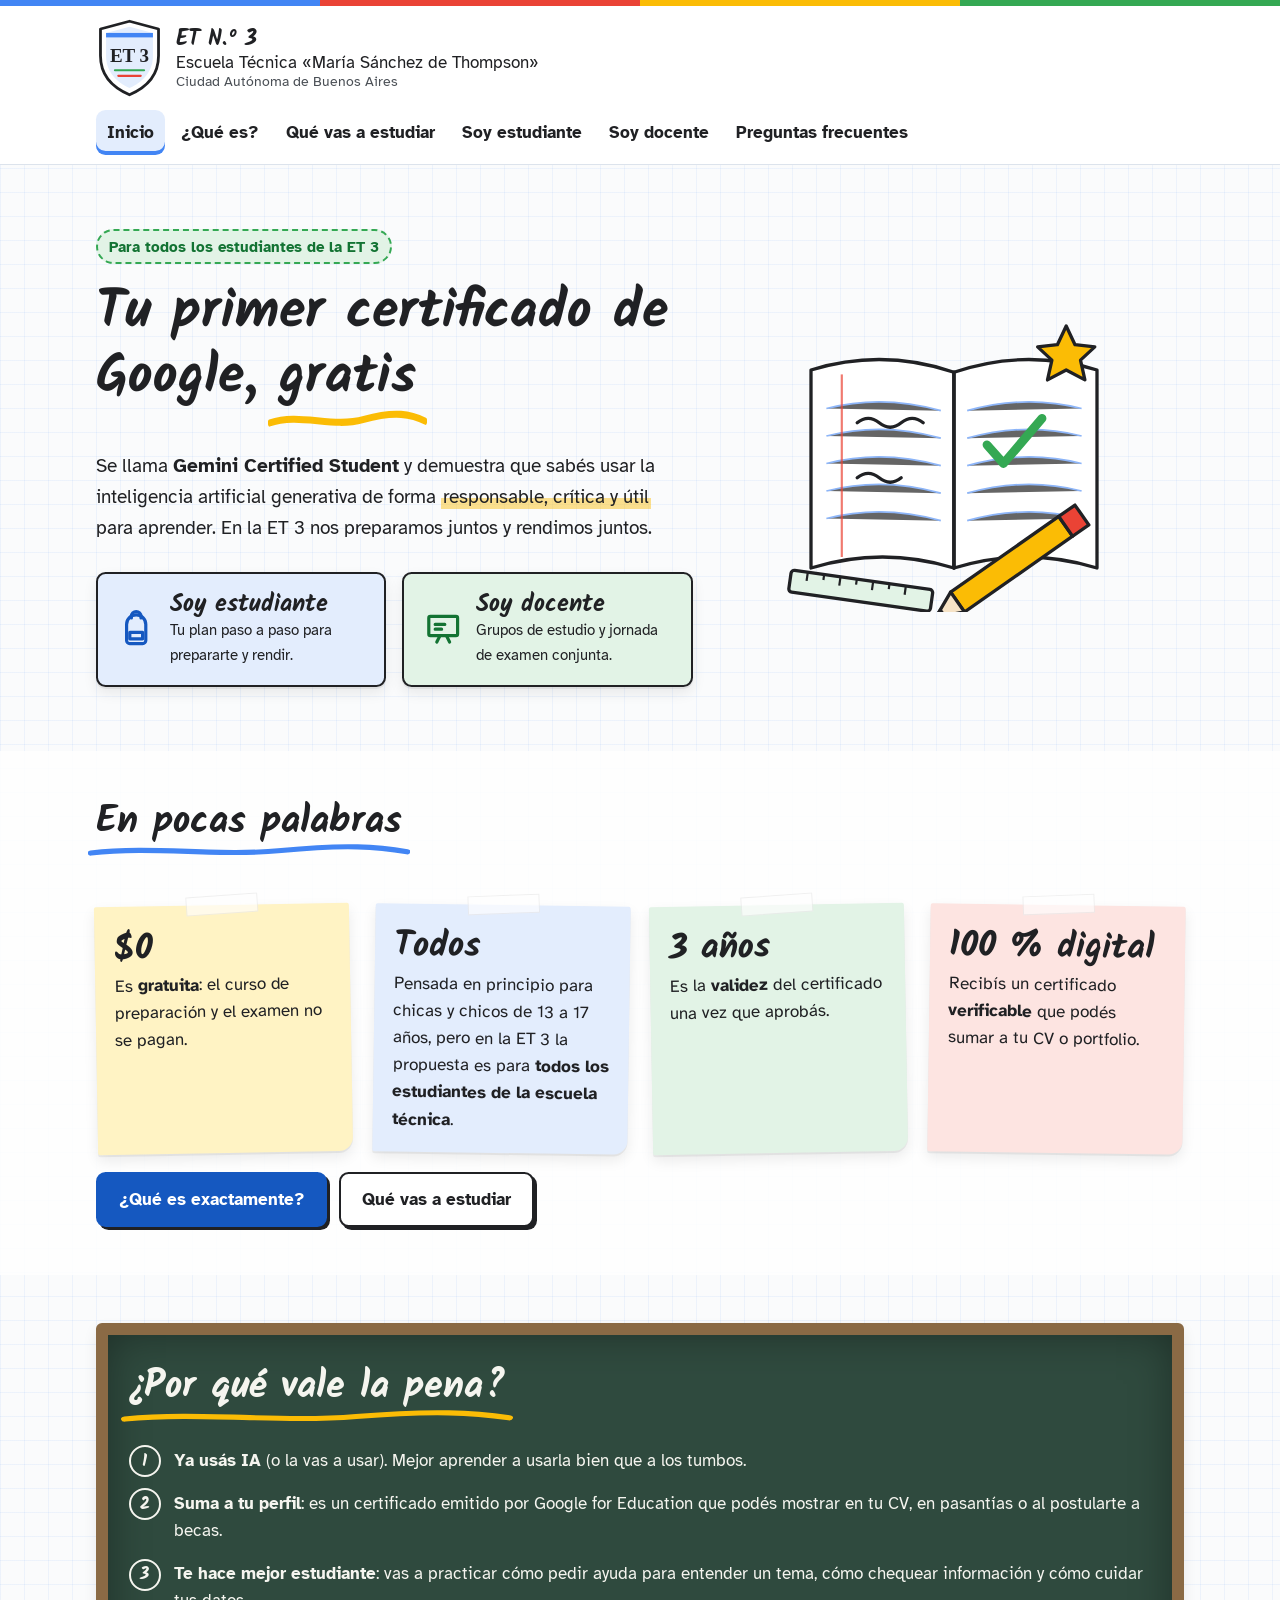
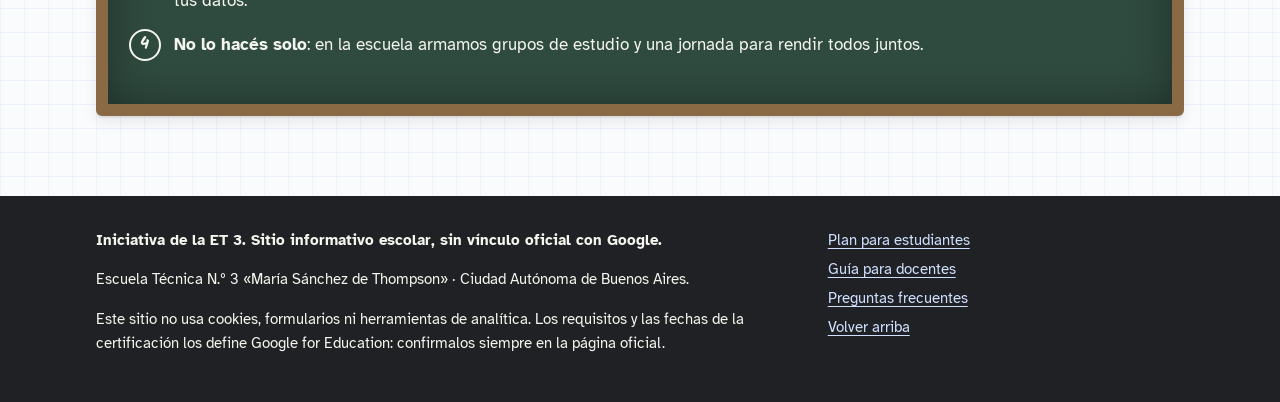
==== commit ee79c32f: "Ajustar redacción de destinatarios en inicio y nota para familias Co-Authored-By: Claude Sonnet 5.5 " ====
--- a/docs/index.html
+++ b/docs/index.html
@@ -100,7 +100,7 @@
           </li>
           <li class="postit postit--azul">
             <span class="dato">Todos</span>
-            <p>Pensada en principio para chicas y chicos de 13 a 17 años, pero en la ET 3 la propuesta es para <strong>todo el estudiantado</strong>, también quienes tienen 18 o 19.</p>
+            <p>Pensada en principio para chicas y chicos de 13 a 17 años, pero en la ET 3 la propuesta es para <strong>todos los estudiantes de la escuela técnica</strong>.</p>
           </li>
           <li class="postit postit--verde">
             <span class="dato">3 años</span>
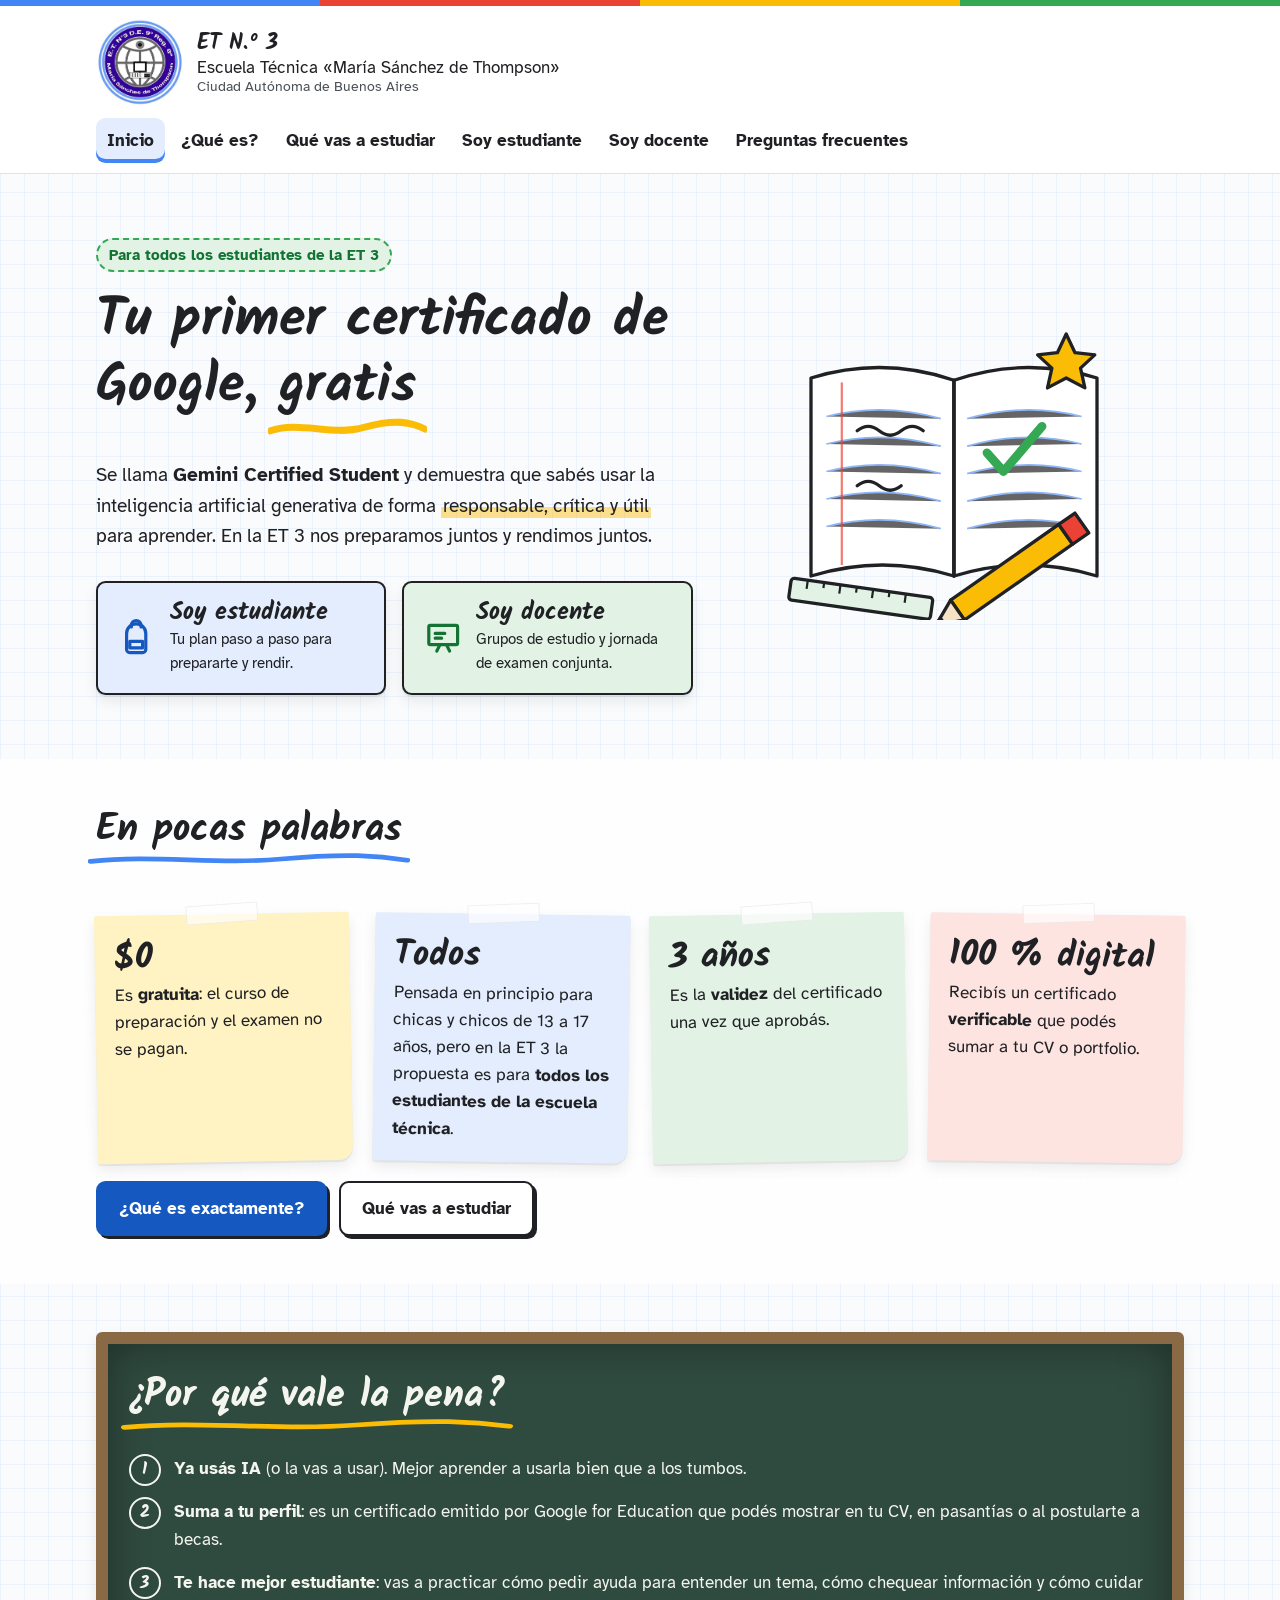
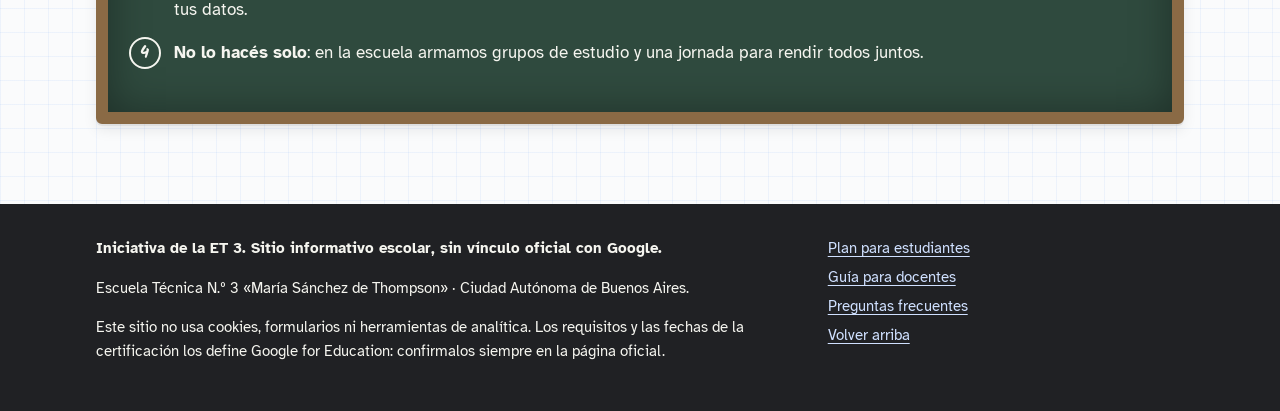
==== commit 5dfb476d: "Usar el escudo oficial de la escuela en el encabezado y como ícono Co-Authored-By: Claude Sonnet 5.5" ====
--- a/docs/index.html
+++ b/docs/index.html
@@ -6,7 +6,7 @@
   <title>Gemini Certified Student en la ET 3</title>
   <meta name="description" content="Tu primer certificado de Google, gratis: la ET 3 te acompaña a preparar y rendir la certificación Gemini Certified Student.">
   <meta name="theme-color" content="#4285F4">
-  <link rel="icon" href="img/escudo.svg" type="image/svg+xml">
+  <link rel="icon" href="img/escudo.jpg" type="image/jpeg">
   <link rel="preconnect" href="https://fonts.googleapis.com">
   <link rel="preconnect" href="https://fonts.gstatic.com" crossorigin>
   <link rel="stylesheet" href="https://fonts.googleapis.com/css2?family=Atkinson+Hyperlegible:ital,wght@0,400;0,700;1,400&amp;family=Kalam:wght@400;700&amp;display=swap">
@@ -38,7 +38,7 @@
     <div class="contenedor">
       <div class="encabezado__fila">
         <a class="escuela" href="index.html">
-          <img class="escudo" src="img/escudo.svg" alt="Escudo de la ET 3" width="68" height="79">
+          <img class="escudo" src="img/escudo.jpg" alt="Escudo de la ET N.º 3 D.E. 9.º Reg. 8.ª María Sánchez de Thompson" width="68" height="67">
           <span class="escuela__textos">
             <span class="escuela__sigla">ET N.º 3</span>
             <span class="escuela__nombre">Escuela Técnica «María Sánchez de Thompson»</span>
--- a/docs/css/estilos.css
+++ b/docs/css/estilos.css
@@ -150,7 +150,7 @@
 }
 
 .escudo {
-  width: 3.4rem;
+  width: 4.2rem;
   height: auto;
   flex-shrink: 0;
 }
@@ -231,7 +231,7 @@
   .nav[data-abierta="false"] { display: block; border-top: 0; }
   .nav__lista { flex-direction: row; flex-wrap: wrap; padding: 0 0 0.6rem; gap: 0.3rem; }
   .nav__lista a[aria-current="page"] { box-shadow: inset 0 -4px 0 var(--azul); }
-  .escudo { width: 4.2rem; }
+  .escudo { width: 5.5rem; }
   .escuela__nombre { font-size: 1.05rem; }
 }
 
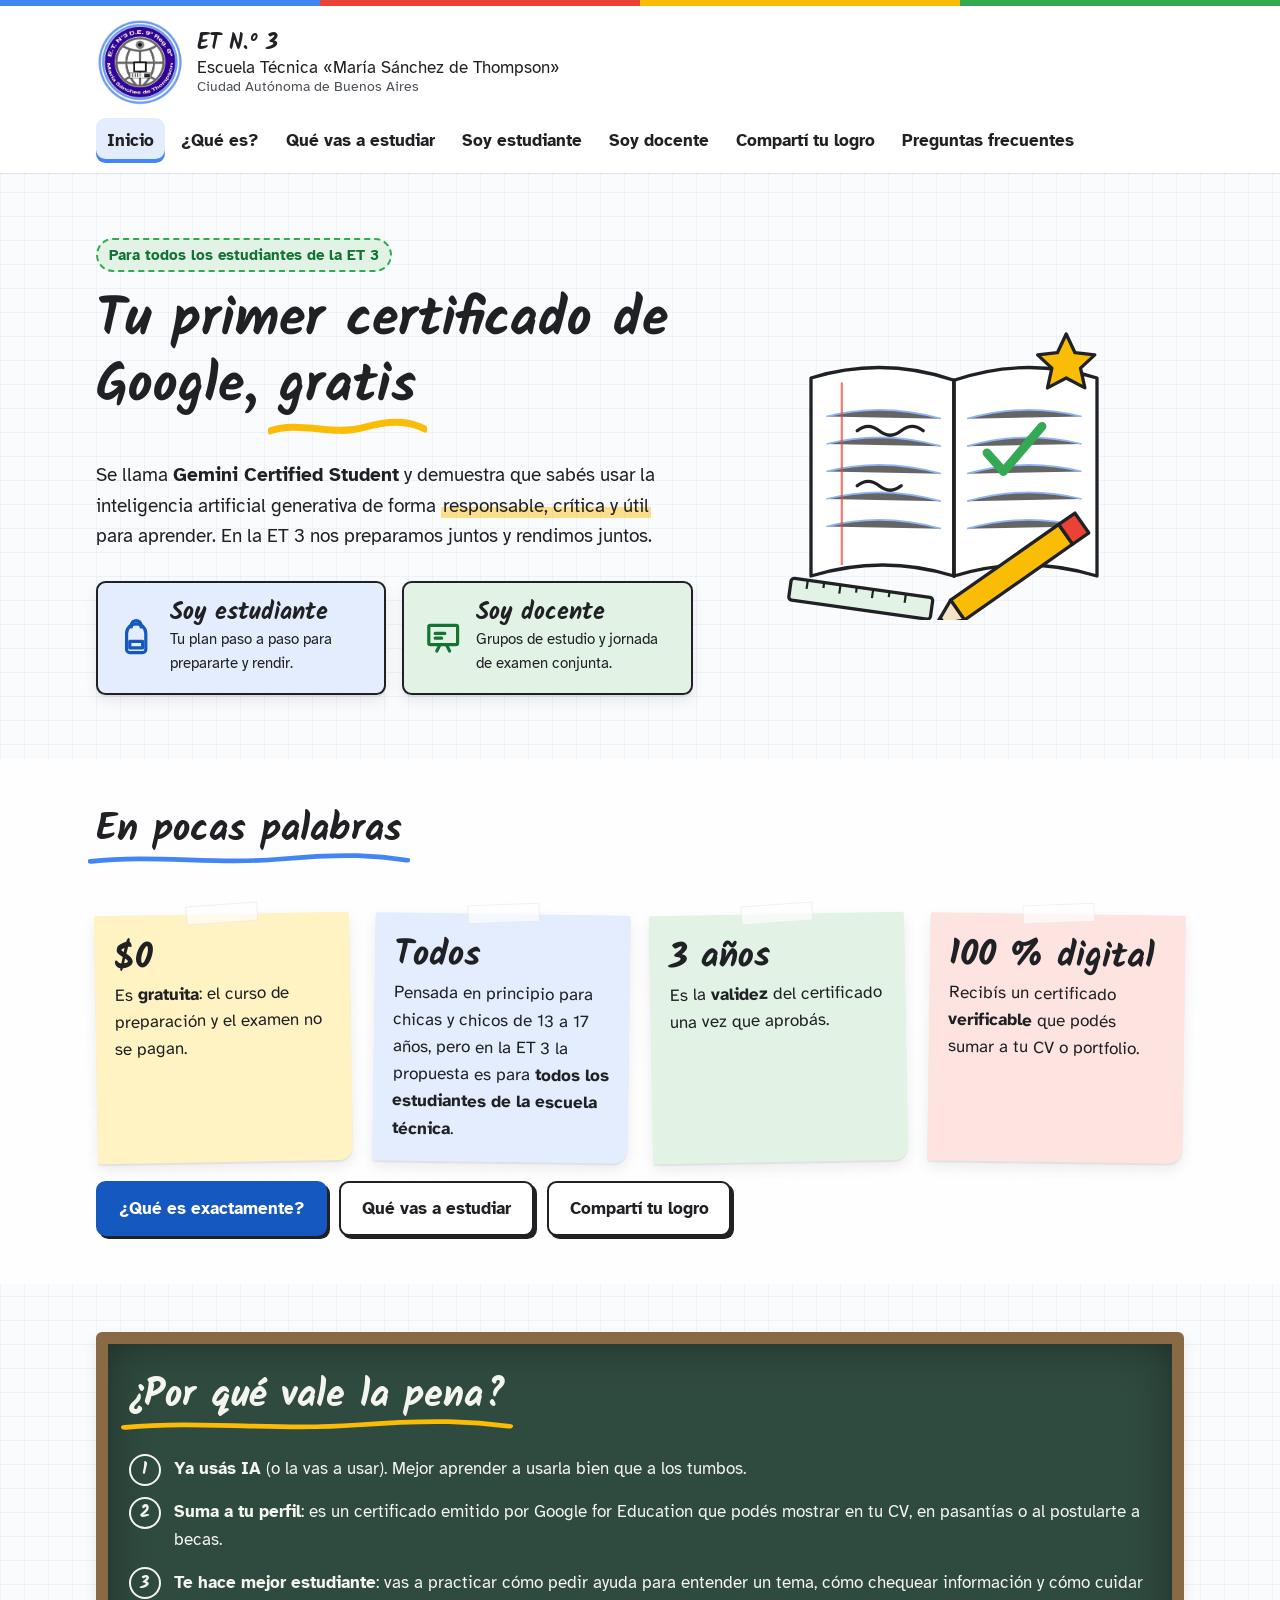
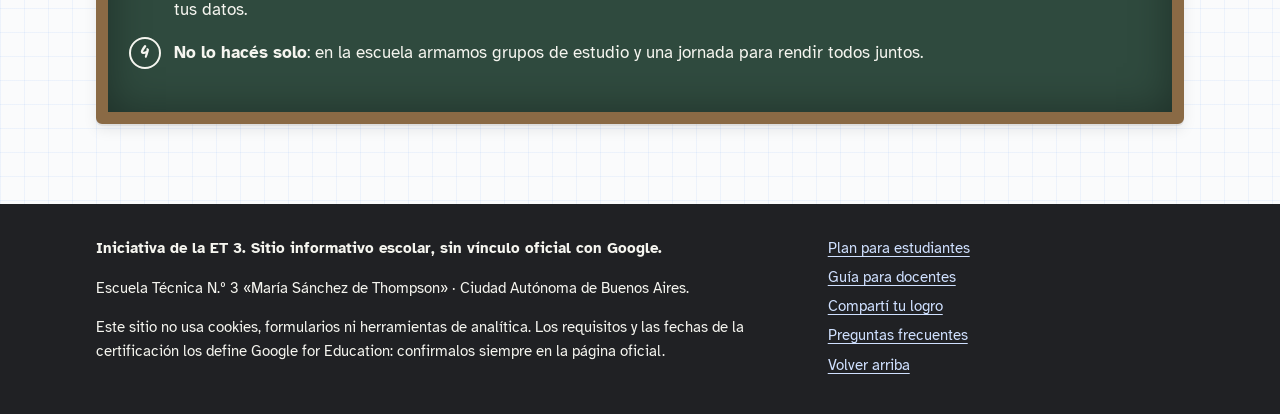
==== commit 2951dfcb: "Agregar sección «Compartí tu logro» para que los estudiantes suban su certificado Página nueva con c" ====
--- a/docs/index.html
+++ b/docs/index.html
@@ -56,6 +56,7 @@
           <li><a href="que-vas-a-estudiar.html">Qué vas a estudiar</a></li>
           <li><a href="estudiantes.html">Soy estudiante</a></li>
           <li><a href="docentes.html">Soy docente</a></li>
+          <li><a href="comparti-tu-logro.html">Compartí tu logro</a></li>
           <li><a href="preguntas.html">Preguntas frecuentes</a></li>
         </ul>
       </nav>
@@ -114,6 +115,7 @@
         <div class="botonera">
           <a class="boton" href="que-es.html">¿Qué es exactamente?</a>
           <a class="boton boton--claro" href="que-vas-a-estudiar.html">Qué vas a estudiar</a>
+          <a class="boton boton--claro" href="comparti-tu-logro.html">Compartí tu logro</a>
         </div>
       </div>
     </section>
@@ -144,6 +146,7 @@
         <ul>
           <li><a href="estudiantes.html">Plan para estudiantes</a></li>
           <li><a href="docentes.html">Guía para docentes</a></li>
+          <li><a href="comparti-tu-logro.html">Compartí tu logro</a></li>
           <li><a href="preguntas.html">Preguntas frecuentes</a></li>
           <li><a href="#contenido">Volver arriba</a></li>
         </ul>
--- a/docs/css/estilos.css
+++ b/docs/css/estilos.css
@@ -687,3 +687,16 @@
 }
 .hoja h2 { font-size: 1.7rem; }
 .hoja h3, .pizarron h3 { display: flex; align-items: center; gap: 0.5rem; }
+
+/* ---------- 18. Pasos numerados y botón pendiente ---------- */
+.lista-pasos { padding-left: 1.4rem; }
+.lista-pasos li { margin-bottom: 0.7rem; padding-left: 0.3rem; }
+.lista-pasos li::marker { font-family: var(--fuente-titulos); font-weight: 700; color: var(--azul-texto); }
+
+.boton--pendiente {
+  background: var(--gris-suave);
+  color: var(--tinta);
+  border: 2px dashed var(--tinta-suave);
+  box-shadow: none;
+  cursor: default;
+}
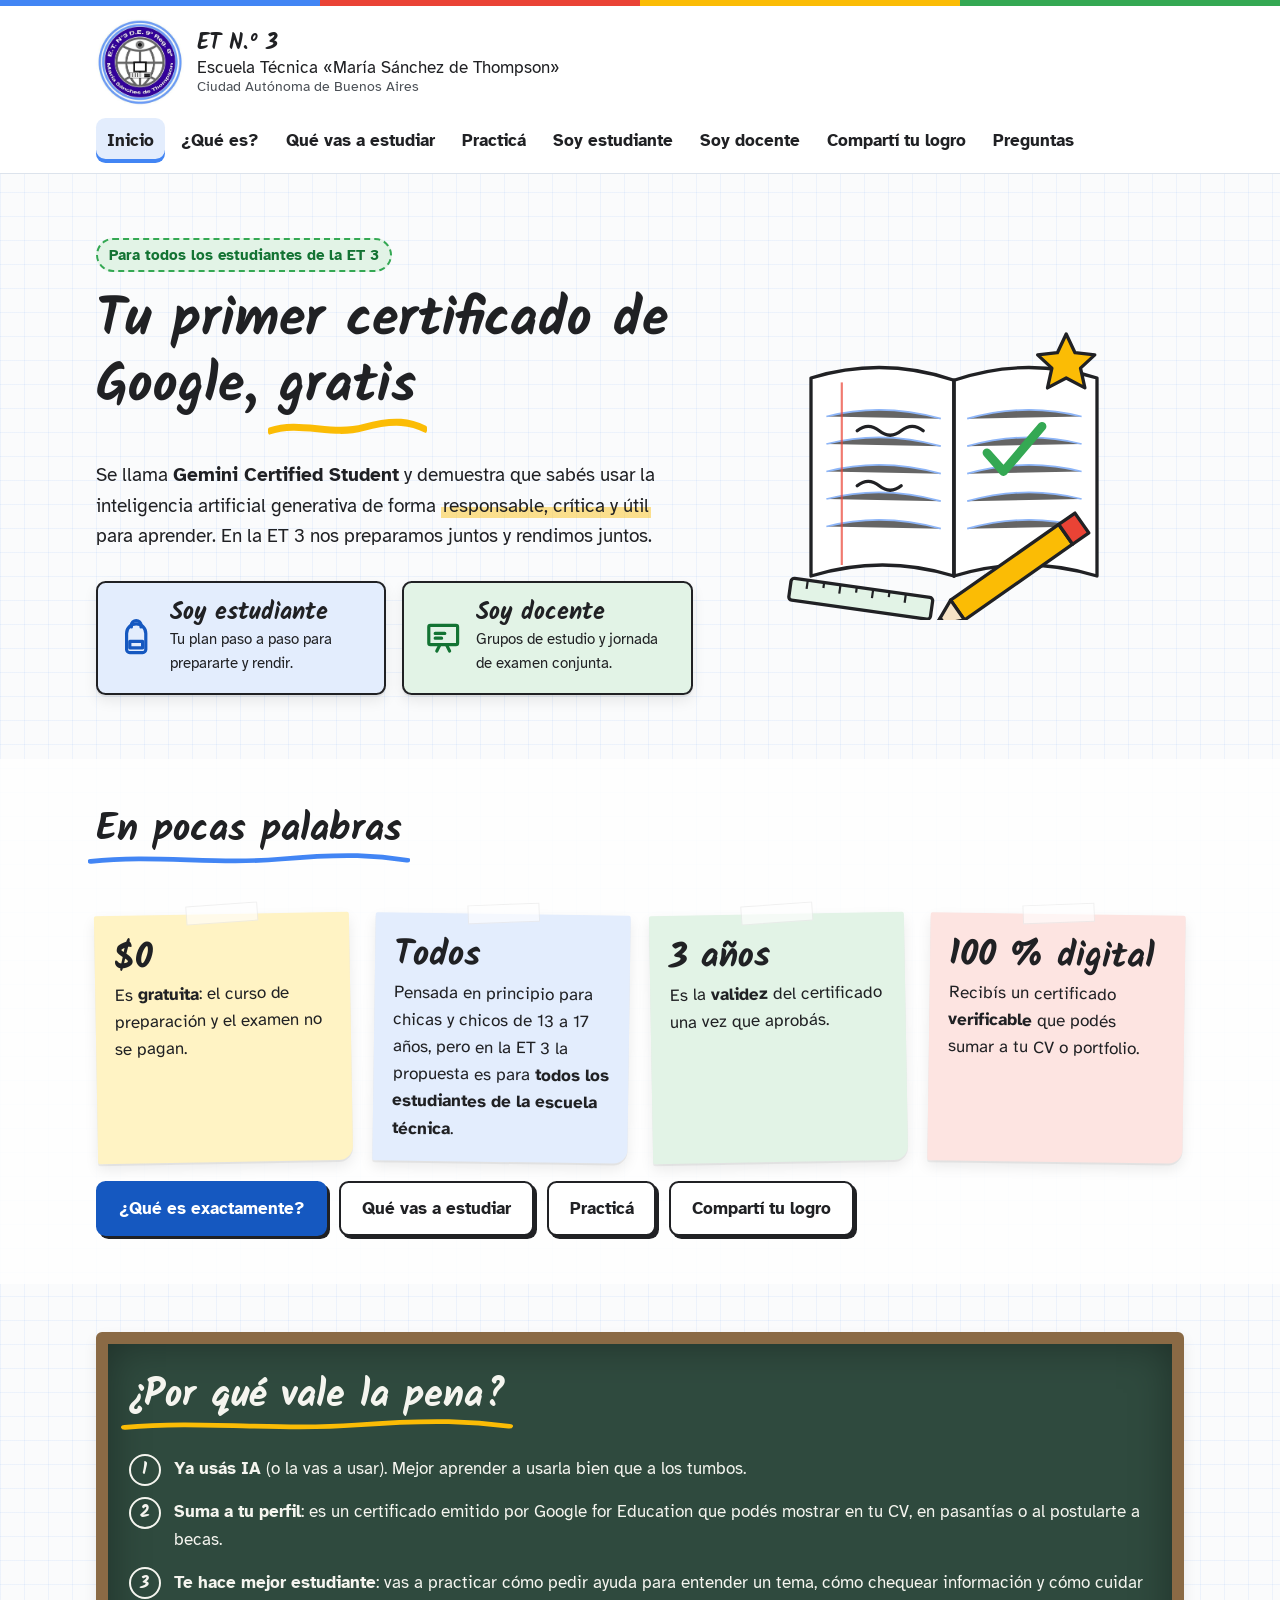
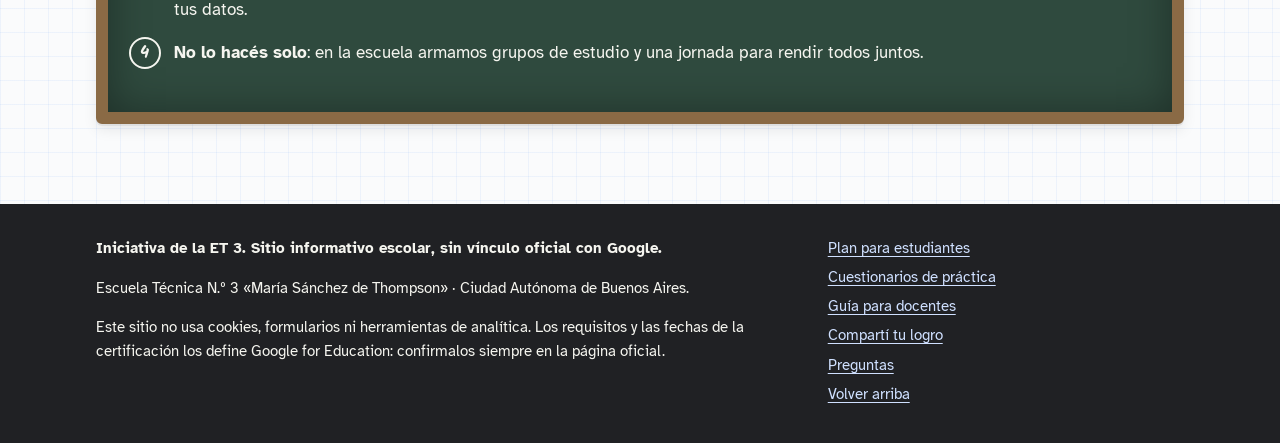
==== commit 6afcf375: "Agregar página «Practicá» con tres cuestionarios de práctica Mitos y alucinaciones, La brújula del p" ====
--- a/docs/index.html
+++ b/docs/index.html
@@ -54,10 +54,11 @@
           <li><a href="index.html" aria-current="page">Inicio</a></li>
           <li><a href="que-es.html">¿Qué es?</a></li>
           <li><a href="que-vas-a-estudiar.html">Qué vas a estudiar</a></li>
+          <li><a href="practica.html">Practicá</a></li>
           <li><a href="estudiantes.html">Soy estudiante</a></li>
           <li><a href="docentes.html">Soy docente</a></li>
           <li><a href="comparti-tu-logro.html">Compartí tu logro</a></li>
-          <li><a href="preguntas.html">Preguntas frecuentes</a></li>
+          <li><a href="preguntas.html">Preguntas</a></li>
         </ul>
       </nav>
     </div>
@@ -115,6 +116,7 @@
         <div class="botonera">
           <a class="boton" href="que-es.html">¿Qué es exactamente?</a>
           <a class="boton boton--claro" href="que-vas-a-estudiar.html">Qué vas a estudiar</a>
+          <a class="boton boton--claro" href="practica.html">Practicá</a>
           <a class="boton boton--claro" href="comparti-tu-logro.html">Compartí tu logro</a>
         </div>
       </div>
@@ -145,9 +147,10 @@
       <nav aria-label="Enlaces del pie">
         <ul>
           <li><a href="estudiantes.html">Plan para estudiantes</a></li>
+          <li><a href="practica.html">Cuestionarios de práctica</a></li>
           <li><a href="docentes.html">Guía para docentes</a></li>
           <li><a href="comparti-tu-logro.html">Compartí tu logro</a></li>
-          <li><a href="preguntas.html">Preguntas frecuentes</a></li>
+          <li><a href="preguntas.html">Preguntas</a></li>
           <li><a href="#contenido">Volver arriba</a></li>
         </ul>
       </nav>
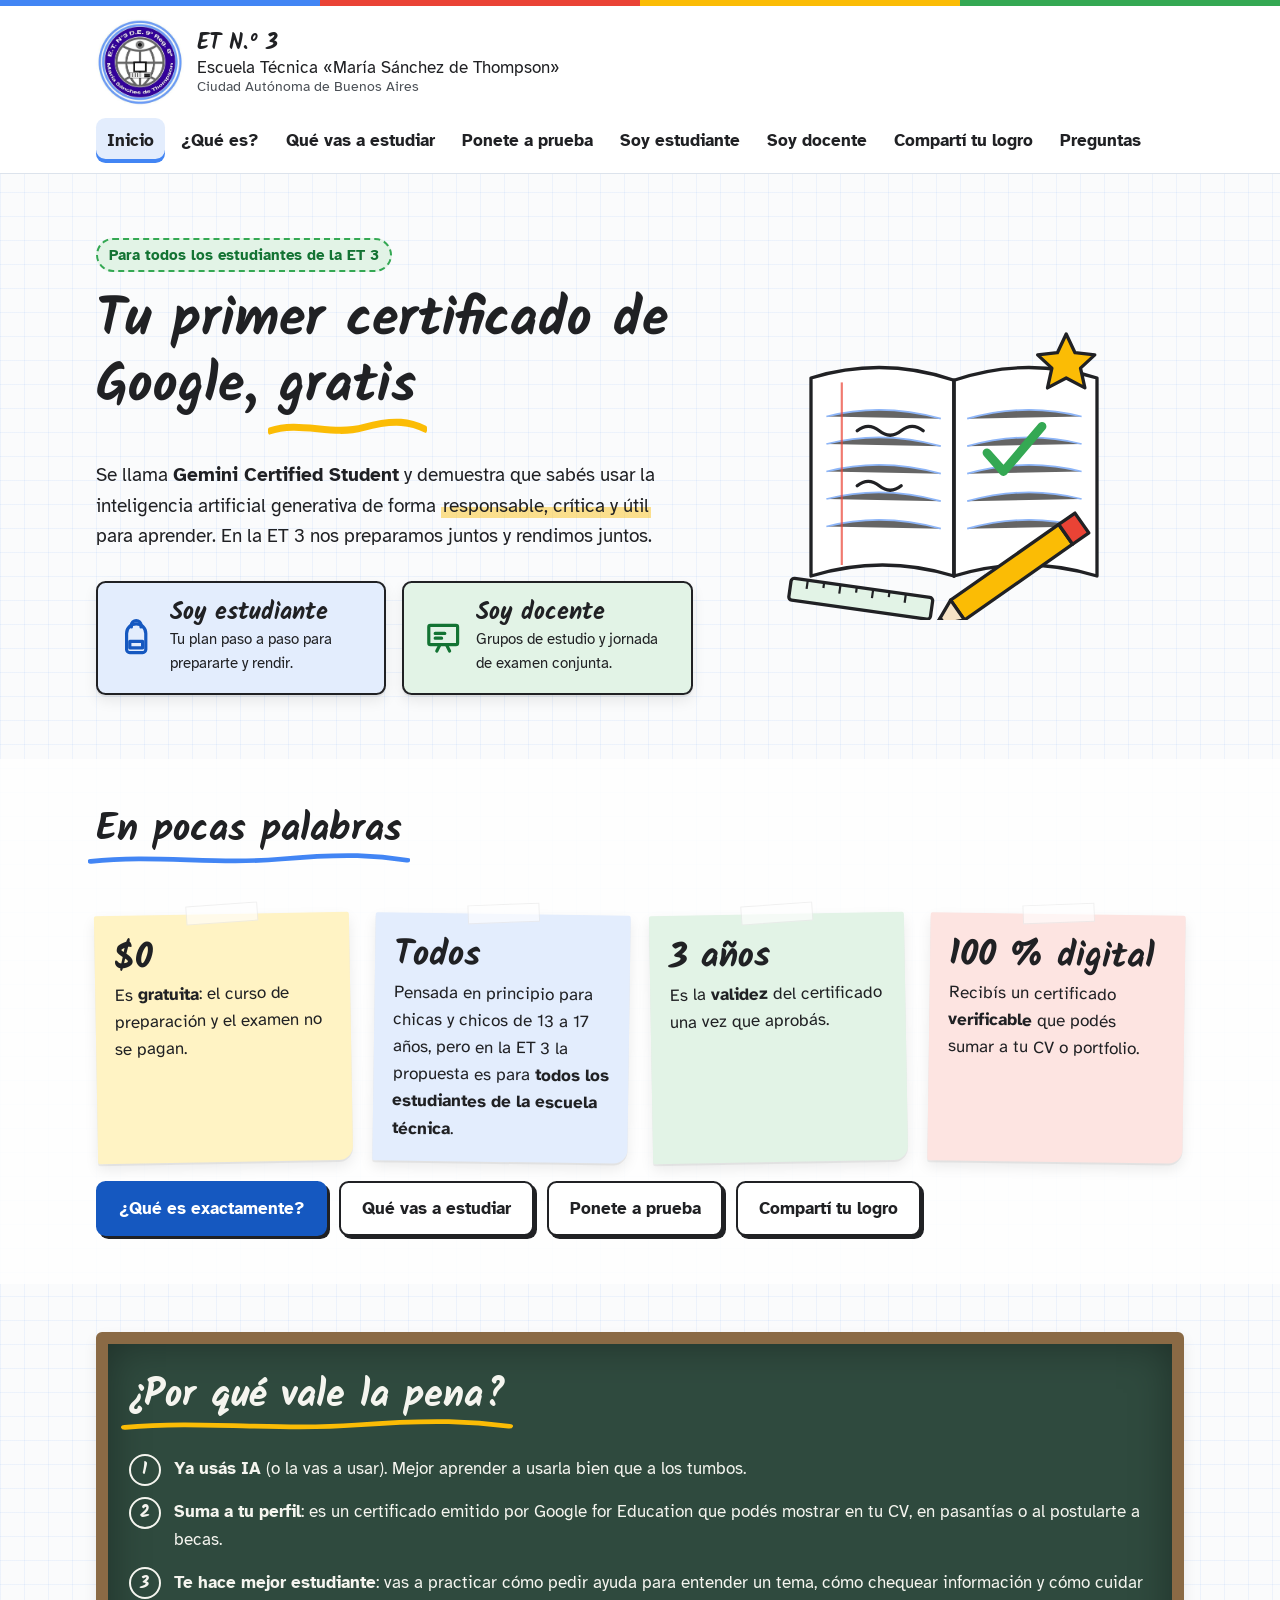
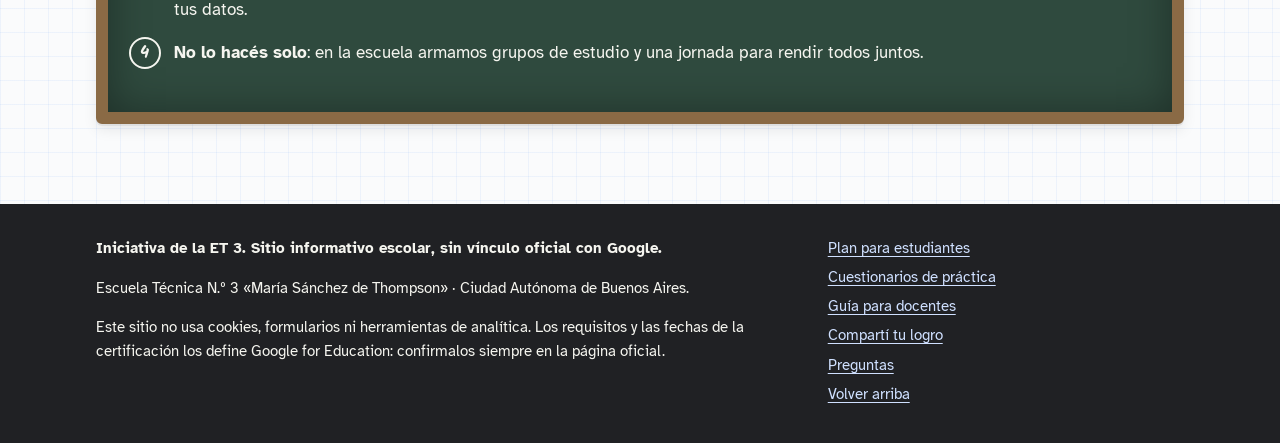
==== commit d669f135: "Renombrar «Practicá» a «Ponete a prueba» y ajustar descripciones de los cuestionarios Co-Authored-By" ====
--- a/docs/index.html
+++ b/docs/index.html
@@ -54,7 +54,7 @@
           <li><a href="index.html" aria-current="page">Inicio</a></li>
           <li><a href="que-es.html">¿Qué es?</a></li>
           <li><a href="que-vas-a-estudiar.html">Qué vas a estudiar</a></li>
-          <li><a href="practica.html">Practicá</a></li>
+          <li><a href="practica.html">Ponete a prueba</a></li>
           <li><a href="estudiantes.html">Soy estudiante</a></li>
           <li><a href="docentes.html">Soy docente</a></li>
           <li><a href="comparti-tu-logro.html">Compartí tu logro</a></li>
@@ -116,7 +116,7 @@
         <div class="botonera">
           <a class="boton" href="que-es.html">¿Qué es exactamente?</a>
           <a class="boton boton--claro" href="que-vas-a-estudiar.html">Qué vas a estudiar</a>
-          <a class="boton boton--claro" href="practica.html">Practicá</a>
+          <a class="boton boton--claro" href="practica.html">Ponete a prueba</a>
           <a class="boton boton--claro" href="comparti-tu-logro.html">Compartí tu logro</a>
         </div>
       </div>
